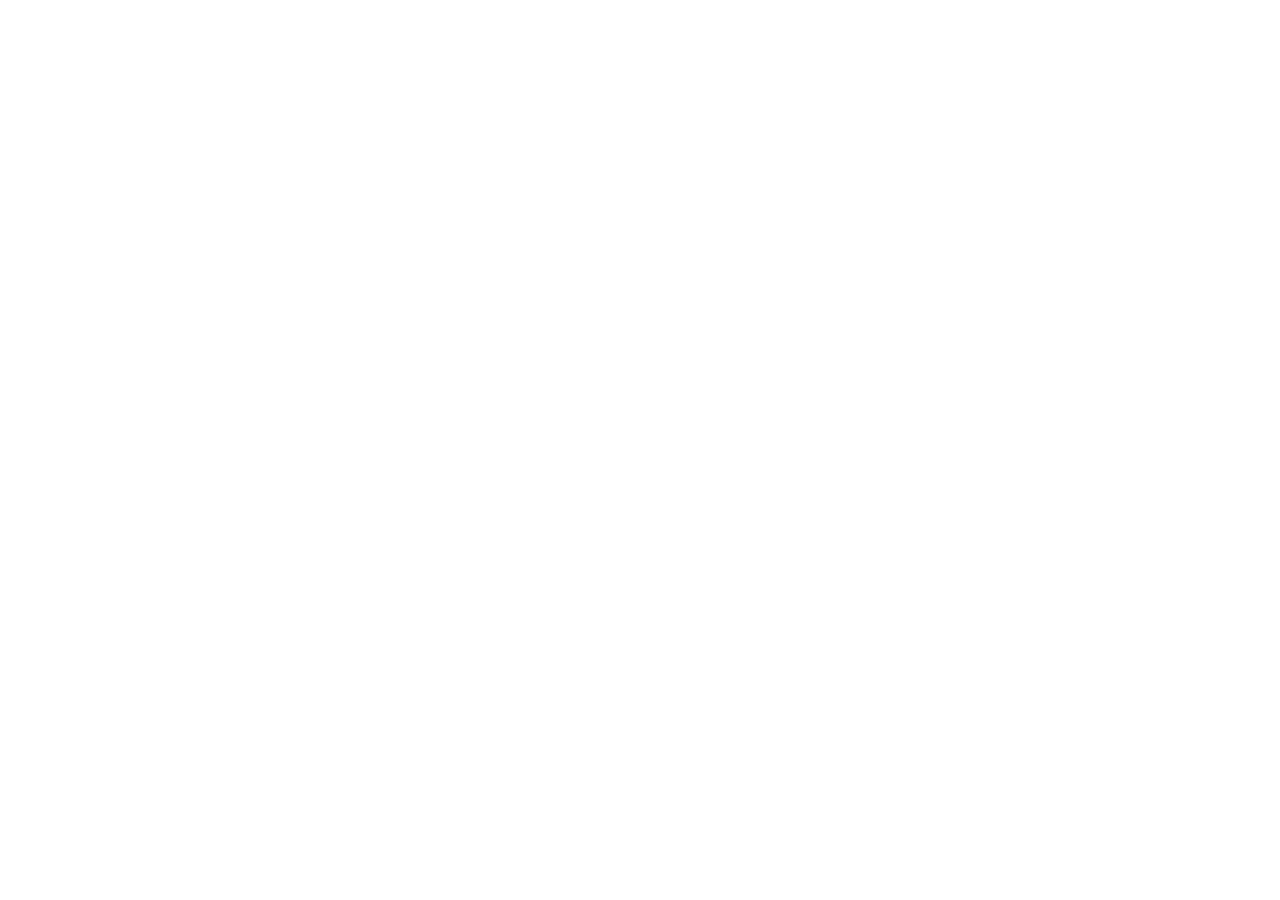
==== index.html @ b5136bc5 "Rename index.html.home.login.html to index.html" ====
<!-- ไฟล์ที่ 1 : index.html -->
<!DOCTYPE html>
<html lang="th">
<head>
<meta charset="UTF-8">
<meta name="viewport" content="width=device-width, initial-scale=1.0">
<meta name="description" content="SnapFind - จัดเก็บและค้นหารูปภาพและไฟล์แยกตามรายวิชา">
<title>SnapFind</title>
<link rel="icon" href="logo.png">
<link rel="stylesheet" href="css/style.css">
</head>
<body>

<!------เรียกใช้ด้วย <use>) ----->
<svg xmlns="http://www.w3.org/2000/svg" style="display:none">
  <symbol id="ic-home" viewBox="0 0 24 24">
    <path d="M3 10.5 12 3l9 7.5"/><path d="M5.5 9.7V20h13V9.7"/><path d="M9.8 20v-5.4h4.4V20"/>
  </symbol>
  <symbol id="ic-upload" viewBox="0 0 24 24">
    <path d="M12 16V4"/><path d="m7.5 8.5 4.5-4.5 4.5 4.5"/><path d="M4 16v3.5h16V16"/>
  </symbol>
  <symbol id="ic-search" viewBox="0 0 24 24">
    <circle cx="11" cy="11" r="7"/><line x1="16.2" y1="16.2" x2="21" y2="21"/>
  </symbol>
  <symbol id="ic-logout" viewBox="0 0 24 24">
    <path d="M15 4H6.5A1.5 1.5 0 0 0 5 5.5v13A1.5 1.5 0 0 0 6.5 20H15"/>
    <path d="M14.5 12H21"/><path d="m18 8.8 3.2 3.2-3.2 3.2"/>
  </symbol>
  <symbol id="ic-image" viewBox="0 0 24 24">
    <rect x="3" y="4.5" width="18" height="15" rx="2"/><circle cx="8.5" cy="10" r="1.6"/>
    <path d="m4.5 17.5 5-5 4.5 4.5 2.5-2.5 3 3"/>
  </symbol>
  <symbol id="ic-file" viewBox="0 0 24 24">
    <path d="M14 3H7a2 2 0 0 0-2 2v14a2 2 0 0 0 2 2h10a2 2 0 0 0 2-2V8z"/><path d="M14 3v5h5"/>
  </symbol>
  <symbol id="ic-save" viewBox="0 0 24 24">
    <path d="M5 3h11l3 3v15H5z"/><path d="M8 3v6h7V3"/><rect x="8" y="13" width="8" height="6"/>
  </symbol>
  <symbol id="ic-download" viewBox="0 0 24 24">
    <path d="M12 4v11"/><path d="m7.5 10.5 4.5 4.5 4.5-4.5"/><path d="M4 19h16"/>
  </symbol>
  <symbol id="ic-mail" viewBox="0 0 24 24">
    <rect x="3" y="5" width="18" height="14" rx="2"/><path d="m3.5 6.5 8.5 6.5 8.5-6.5"/>
  </symbol>
  <symbol id="ic-lock" viewBox="0 0 24 24">
    <rect x="4.5" y="10.5" width="15" height="10" rx="2"/><path d="M8 10.5V7.8a4 4 0 0 1 8 0v2.7"/>
  </symbol>
  <symbol id="ic-trash" viewBox="0 0 24 24">
    <path d="M4 6.5h16"/><path d="M9.5 6.5V4.3h5v2.2"/><path d="M6.5 6.5 7.4 20h9.2l.9-13.5"/>
  </symbol>
</svg>

<!-- ============ TOP NAVBAR (แสดงเฉพาะเมื่อล็อกอินแล้ว) ============ -->
<header class="navbar" id="navbar" hidden>
  <nav class="nav-inner" aria-label="เมนูหลัก">
    <div class="nav-left">
      <a href="#/home" class="nav-link" data-nav="home">
        <svg class="ic"><use href="#ic-home"></use></svg><span>หน้าหลัก</span>
      </a>
    </div>
    <div class="nav-right">
      <a href="#/upload" class="nav-link" data-nav="upload">
        <svg class="ic"><use href="#ic-upload"></use></svg><span>อัปโหลด</span>
      </a>
      <a href="#/search" class="nav-link" data-nav="search" title="ค้นหา" aria-label="ค้นหา">
        <svg class="ic"><use href="#ic-search"></use></svg><span>ค้นหา</span>
      </a>
      <a href="#/logout" class="nav-link logout-link" data-nav="logout">
        <svg class="ic"><use href="#ic-logout"></use></svg><span>ออกจากระบบ</span>
      </a>
    </div>
  </nav>
</header>

<!-- ============ 1. หน้าล็อกอิน ============ -->
<section class="page login-body" id="page-login" hidden>
  <div class="login-wrap">
    <div class="login-card">
      <h1 class="login-title">SnapFind</h1>
      <p class="login-sub">เข้าสู่ระบบเพื่อจัดการข้อมูลของคุณ</p>

      <form id="loginForm" novalidate>
        <div class="field">
          <label for="email"><svg class="ic ic-label"><use href="#ic-mail"></use></svg>อีเมล</label>
          <input type="email" id="email" placeholder="you@example.com" autocomplete="username" required>
        </div>
        <div class="field">
          <label for="password"><svg class="ic ic-label"><use href="#ic-lock"></use></svg>รหัสผ่าน</label>
          <input type="password" id="password" placeholder="อย่างน้อย 6 ตัวอักษร" autocomplete="current-password" required>
        </div>

        <p id="loginMsg" class="form-msg" role="alert"></p>

        <div class="center-action">
          <button type="submit" class="btn btn-primary btn-lg">
            <svg class="ic"><use href="#ic-logout"></use></svg>เข้าสู่ระบบ
          </button>
        </div>
      </form>
    </div>
  </div>
</section>

<!-- ============ 2.1 หน้าหลัก ============ -->
<section class="page container" id="page-home" hidden>
  <div class="home">
    <div class="logo">
        <div class="logo-slot">
     <img src="logo.png" alt="SnapFind Logo" class="logo-img" id="mainLogo">
     <div class="logo-placeholder" id="logoHint" hidden>
        
          </div>
      </div>
    </div>   
    <h2 class="welcome-text">ยินดีต้อนรับ! จัดการข้อมูลของคุณอย่างเป็นระบบได้ที่นี่</h2>
    <div class="home-actions">
      <a href="#/upload" class="btn btn-primary"><svg class="ic"><use href="#ic-upload"></use></svg>อัปโหลด</a>
      <a href="#/search" class="btn btn-ghost"><svg class="ic"><use href="#ic-search"></use></svg>ค้นหา</a>
    </div>
    <p class="home-stat" id="homeStat"></p>
  </div>
</section>

<!-- ============ 2.2 หน้าอัปโหลด ============ -->
<section class="page container" id="page-upload" hidden>
  <h2 class="page-title"><svg class="ic ic-title"><use href="#ic-upload"></use></svg>อัปโหลดข้อมูล</h2>

  <form id="uploadForm">
    <div class="grid-2">

      <!-- กล่องชิดซ้าย -->
      <section class="card">
        <h3 class="card-title"><svg class="ic ic-title"><use href="#ic-file"></use></svg>ไฟล์แนบ</h3>

        <div class="field">
          <label for="imageInput"><svg class="ic ic-label"><use href="#ic-image"></use></svg>เพิ่มรูปภาพ</label>
          <input type="file" id="imageInput" accept="image/*" multiple>
        </div>
        <div id="imagePreview" class="preview-row"></div>

        <div class="field">
          <label for="fileInput"><svg class="ic ic-label"><use href="#ic-file"></use></svg>เพิ่มไฟล์</label>
          <input type="file" id="fileInput" multiple>
        </div>
        <ul id="filePreview" class="file-list"></ul>
      </section>

      <!-- กล่องชิดขวา -->
      <section class="card">
        <h3 class="card-title"><svg class="ic ic-title"><use href="#ic-save"></use></svg>รายละเอียด</h3>

        <div class="field">
          <label for="nameInput">ชื่อ</label>
          <input type="text" id="nameInput" placeholder="ชื่อเรื่อง / ชื่อชุดข้อมูล" required>
        </div>

        <div class="field">
          <label for="subjectInput">วิชา</label>
          <select id="subjectInput" required>
            <option value="">-- เลือกวิชา --</option>
          </select>
        </div>
      </section>
    </div>

    <p id="uploadMsg" class="form-msg" role="alert"></p>

    <div class="center-action">
      <button type="submit" class="btn btn-primary btn-lg">
        <svg class="ic"><use href="#ic-save"></use></svg>บันทึก
      </button>
    </div>
  </form>

  <div id="successBox" class="success-box" hidden>
    <div class="success-emoji">✅</div>
    <p class="success-text">บันทึกข้อมูลเรียบร้อย!</p>
  </div>
</section>

<!-- ============ 4. หน้าค้นหา ============ -->
<section class="page container" id="page-search" hidden>
  <h2 class="page-title"><svg class="ic ic-title"><use href="#ic-search"></use></svg>ค้นหาข้อมูลตามวิชา</h2>

  <section class="card">
    <form id="searchForm" class="search-bar">
      <input type="text" id="searchInput" list="subjectList" placeholder="พิมพ์ชื่อวิชา เช่น ฟิสิกส์" autocomplete="off">
      <datalist id="subjectList"></datalist>
      <button type="submit" class="btn btn-primary">
        <svg class="ic"><use href="#ic-search"></use></svg>ค้นหา
      </button>
    </form>
    <div class="chip-row" id="chipRow"></div>
  </section>

  <div id="searchStatus" class="status-box" hidden></div>
  <div id="resultList" class="result-grid"></div>
</section>

<!-- ============ 5. หน้าออกจากระบบ ============ -->
<section class="page container" id="page-logout" hidden>
  <div class="logout-wrap">
    <h2 class="page-title center"><svg class="ic ic-title"><use href="#ic-logout"></use></svg>ออกจากระบบ</h2>
    <p class="logout-sub">คุณต้องการออกจากระบบ SnapFind ใช่หรือไม่</p>

    <div class="center-action">
      <button type="button" id="logoutBtn" class="btn btn-danger btn-lg">
        <svg class="ic"><use href="#ic-logout"></use></svg>ออกจากระบบ
      </button>
    </div>

    <div id="logoutDone" class="success-box" hidden>
      <div class="success-emoji">✅</div>
      <p class="success-text">ออกจากระบบเรียบร้อย กำลังกลับสู่หน้าแรก...</p>
    </div>
  </div>
</section>

<!-- ============ หน้าต่างรายละเอียด ============ -->
<div id="detailModal" class="modal" hidden>
  <div class="modal-box" role="dialog" aria-modal="true">
    <div class="modal-head">
      <h3 id="detailTitle"></h3>
      <button type="button" id="closeModal" class="btn-close" aria-label="ปิด">&times;</button>
    </div>
    <div id="detailBody" class="modal-body"></div>
  </div>
</div>

<script src="js/app.js"></script>
</body>
</html>
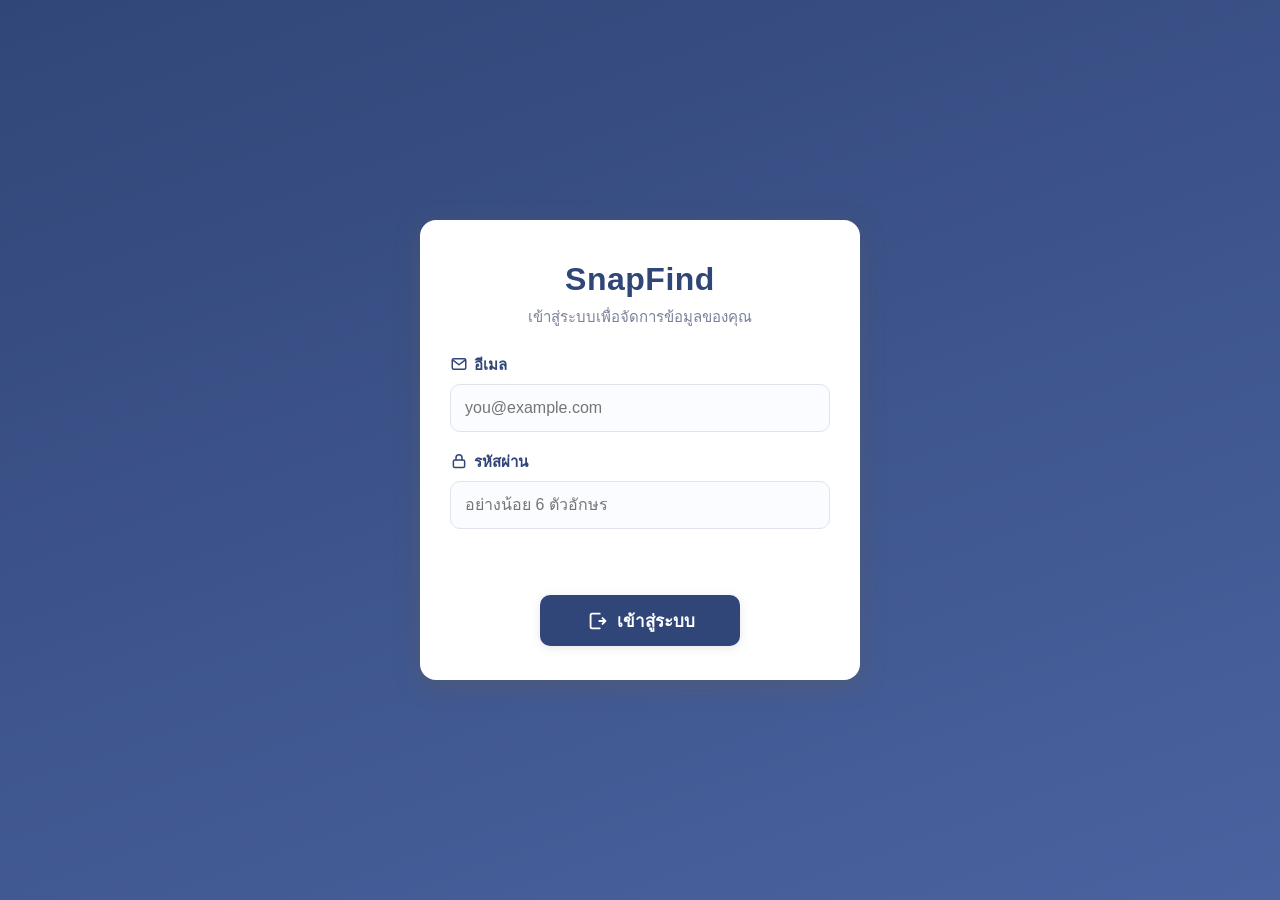
==== commit b75b3a90: "Update stylesheet and script file references in HTML" ====
--- a/index.html
+++ b/index.html
@@ -8,7 +8,7 @@
 <meta name="description" content="SnapFind - จัดเก็บและค้นหารูปภาพและไฟล์แยกตามรายวิชา">
 <title>SnapFind</title>
 <link rel="icon" href="logo.png">
-<link rel="stylesheet" href="css/style.css">
+<link rel="stylesheet" href="style.css">
 </head>
 <body>
 
@@ -228,6 +228,6 @@
   </div>
 </div>
 
-<script src="js/app.js"></script>
+<script src="script.js"></script>
 </body>
 </html>
--- a/style.css
+++ b/style.css
@@ -0,0 +1,209 @@
+
+/* ---------- 1. ตัวแปรหลัก ---------- */
+:root{
+  --navy:#314678;
+  --navy-dark:#26375f;
+  --navy-focus:rgba(65,88,146,.25);
+  --white:#ffffff;
+  --gray-text:#3d4457;
+  --gray-mute:#7b8199;
+  --gray-line:#dfe3ec;
+  --bg:#ffffff;
+  --danger:#c0392b;
+  --ok:#2e9e5b;
+  --shadow-navbar:0 2px 6px rgba(130,130,130,.40);
+  --shadow-soft:0 2px 10px rgba(130,130,130,.18);
+  --radius:12px;
+}
+
+/* ---------- 2. พื้นฐาน ---------- */
+*{box-sizing:border-box;margin:0;padding:0;}
+html{scroll-padding-top:90px;}
+body{
+  font-family:"Sarabun","Noto Sans Thai","Segoe UI",Tahoma,sans-serif;
+  background:var(--bg);color:var(--gray-text);
+  font-size:16px;line-height:1.6;min-height:100vh;
+}
+.container{max-width:1080px;margin:0 auto;padding:28px 20px 70px;}
+.page-title{display:flex;align-items:center;gap:10px;font-size:24px;color:var(--navy);
+  margin-bottom:18px;font-weight:700;}
+.page-title.center{justify-content:center;}
+[hidden]{display:none !important;}
+
+/* ---------- 3. ไอคอน S ---------- */
+.ic{width:22px;height:22px;flex:0 0 auto;fill:none;stroke:currentColor;
+  stroke-width:2;stroke-linecap:round;stroke-linejoin:round;}
+.ic-label{width:18px;height:18px;vertical-align:-3px;margin-right:6px;}
+.ic-title{width:24px;height:24px;}
+
+/* ---------- 4. TOP NAVBAR ---------- */
+.navbar{
+  position:sticky;                  
+  top:0;z-index:1000;
+  background:var(--navy);           
+  color:var(--white);
+  box-shadow:var(--shadow-navbar);  
+}
+.nav-inner{
+  max-width:1080px;margin:0 auto;min-height:64px;padding:8px 22px;
+  display:flex;align-items:center;justify-content:space-between;gap:16px;
+}
+.nav-left,.nav-right{display:flex;align-items:center;gap:14px;} 
+
+.nav-link{
+  display:inline-flex;align-items:center;gap:9px;
+  min-height:46px;padding:10px 18px;      /* Touch target >= 44px */
+  color:var(--white);font-size:17px;font-weight:500;
+  text-decoration:none;border-radius:10px;white-space:nowrap;
+  text-shadow:0 1px 2px rgba(80,80,80,.45);
+  transition:background .2s ease,color .2s ease,transform .15s ease;
+}
+.nav-link .ic{filter:drop-shadow(0 1px 2px rgba(80,80,80,.45));}
+.nav-link:hover{background:rgba(255,255,255,.16);transform:translateY(-1px);}
+.nav-link:active{transform:translateY(0);}
+.nav-link:focus-visible{outline:3px solid rgba(255,255,255,.75);outline-offset:2px;}
+.nav-link.logout-link:hover{background:rgba(255,125,115,.32);}
+
+/* สถานะหน้าปัจจุบัน */
+.nav-link.active{
+  background:var(--white);color:var(--navy);font-weight:700;
+  text-shadow:none;box-shadow:0 2px 6px rgba(100,100,100,.45);
+}
+.nav-link.active .ic{filter:none;}
+
+/* ---------- 5. ปุ่มทั่วไป ---------- */
+.btn{
+  display:inline-flex;align-items:center;justify-content:center;gap:9px;
+  min-height:48px;padding:12px 26px;
+  font-size:16px;font-weight:600;font-family:inherit;
+  border:none;border-radius:10px;cursor:pointer;text-decoration:none;
+  box-shadow:var(--shadow-soft);
+  transition:background .2s ease,transform .15s ease;
+}
+.btn:hover{transform:translateY(-1px);}
+.btn:disabled{opacity:.6;cursor:not-allowed;transform:none;}
+.btn-lg{min-width:200px;font-size:17px;}
+.btn-primary{background:var(--navy);color:var(--white);}
+.btn-primary:hover{background:var(--navy-dark);}
+.btn-ghost{background:var(--white);color:var(--navy);border:2px solid var(--navy);}
+.btn-ghost:hover{background:#eef1f9;}
+.btn-danger{background:var(--danger);color:var(--white);}
+.btn-danger:hover{background:#9e2e22;}
+.center-action{display:flex;justify-content:center;margin-top:26px;}
+
+/* ---------- 6. ฟอร์มและการ์ด ---------- */
+.card{background:var(--white);border:1px solid var(--gray-line);border-radius:var(--radius);
+  padding:22px;box-shadow:var(--shadow-soft);}
+.card-title{display:flex;align-items:center;gap:9px;font-size:18px;color:var(--navy);
+  margin-bottom:16px;font-weight:700;}
+.field{margin-bottom:18px;text-align:left;}
+.field label{display:block;font-size:15px;font-weight:600;color:var(--navy);margin-bottom:7px;}
+input[type=text],input[type=email],input[type=password],input[type=file],select{
+  width:100%;min-height:48px;padding:11px 14px;
+  font-size:16px;font-family:inherit;color:var(--gray-text);
+  background:#fbfcff;border:1.5px solid var(--gray-line);border-radius:10px;
+  transition:border-color .2s ease,box-shadow .2s ease;
+}
+input:focus,select:focus{outline:none;border-color:var(--navy);box-shadow:0 0 0 3px var(--navy-focus);}
+.grid-2{display:grid;grid-template-columns:1fr 1fr;gap:22px;}
+.form-msg{min-height:22px;margin-top:6px;font-size:15px;color:var(--danger);text-align:center;}
+
+/* ---------- 7. หน้าล็อกอิน ---------- */
+.login-body{display:flex;align-items:center;justify-content:center;
+  min-height:100vh;padding:24px;background:linear-gradient(160deg,#314678 0%,#4a63a0 100%);}
+.login-wrap{width:100%;max-width:440px;}
+.login-card{background:var(--white);border-radius:16px;padding:34px 30px;
+  box-shadow:0 6px 24px rgba(90,90,90,.45);text-align:left;}
+.login-title{font-size:32px;color:var(--navy);text-align:center;font-weight:800;letter-spacing:.5px;}
+.login-sub{text-align:center;font-size:15px;margin-bottom:24px;color:var(--gray-mute);}
+
+/* ---------- 8. หน้าหลัก ---------- */
+.home-hero{text-align:center;padding:44px 16px;}
+.logo-slot{display:flex;justify-content:center;margin-bottom:26px;}
+.logo-img{max-width:220px;max-height:220px;object-fit:contain;}
+.logo-placeholder{display:flex;align-items:center;justify-content:center;text-align:center;
+  width:200px;height:200px;border:2px dashed var(--navy);border-radius:16px;
+  color:var(--navy);font-size:14px;background:var(--white);}
+.welcome-text{font-size:24px;color:var(--navy);font-weight:700;max-width:720px;margin:0 auto;}
+.home-actions{display:flex;gap:14px;justify-content:center;flex-wrap:wrap;margin-top:30px;}
+.home-stat{margin-top:18px;font-size:14px;color:var(--gray-mute);}
+
+/* ---------- 9. พรีวิวไฟล์ ---------- */
+.preview-row{display:flex;flex-wrap:wrap;gap:10px;margin-bottom:14px;}
+.preview-row img{width:84px;height:84px;object-fit:cover;border-radius:8px;border:1px solid var(--gray-line);}
+.file-list{list-style:none;font-size:14px;}
+.file-list li{padding:8px 11px;background:#f1f4fb;border-radius:8px;margin-bottom:6px;word-break:break-all;}
+
+/* ---------- 10. กล่องสำเร็จ / สถานะ ---------- */
+.success-box{margin:26px auto 0;max-width:470px;text-align:center;background:var(--white);
+  border:2px solid var(--ok);border-radius:var(--radius);padding:22px;box-shadow:var(--shadow-soft);}
+.success-emoji{font-size:46px;line-height:1;}
+.success-text{font-size:19px;font-weight:700;color:#237a46;margin-top:8px;}
+.status-box{margin:20px 0;padding:16px 20px;border-radius:var(--radius);
+  font-size:18px;font-weight:600;text-align:center;box-shadow:var(--shadow-soft);}
+.status-ok{background:#e8f8ee;border:2px solid var(--ok);color:#237a46;}
+.status-fail{background:#fdecea;border:2px solid var(--danger);color:#9e2e22;}
+
+/* ---------- 11. ค้นหา / ผลลัพธ์ ---------- */
+.search-bar{display:flex;gap:12px;flex-wrap:wrap;}
+.search-bar input{flex:1;min-width:220px;}
+.chip-row{display:flex;flex-wrap:wrap;gap:8px;margin-top:14px;}
+.chip{background:#eef1f9;color:var(--navy);border:1px solid var(--gray-line);
+  border-radius:20px;padding:7px 14px;font-size:14px;font-family:inherit;
+  cursor:pointer;min-height:38px;transition:background .2s ease;}
+.chip:hover{background:#dfe5f5;}
+.result-grid{display:grid;grid-template-columns:repeat(auto-fill,minmax(235px,1fr));gap:18px;margin-top:6px;}
+.result-card{background:var(--white);border:1px solid var(--gray-line);border-radius:var(--radius);
+  padding:16px;cursor:pointer;box-shadow:var(--shadow-soft);
+  transition:transform .15s ease,box-shadow .2s ease;}
+.result-card:hover{transform:translateY(-3px);box-shadow:0 6px 16px rgba(120,120,120,.35);}
+.result-card h4{color:var(--navy);font-size:17px;margin-bottom:4px;word-break:break-word;}
+.result-card .tag{display:inline-block;background:var(--navy);color:var(--white);
+  font-size:13px;padding:3px 11px;border-radius:20px;margin-bottom:8px;}
+.result-card .meta{display:flex;align-items:center;gap:6px;font-size:13px;color:var(--gray-mute);}
+.result-thumb{width:100%;height:124px;object-fit:cover;border-radius:8px;margin-bottom:10px;
+  border:1px solid var(--gray-line);}
+.thumb-empty{display:flex;align-items:center;justify-content:center;width:100%;height:124px;
+  border-radius:8px;margin-bottom:10px;background:#f1f4fb;color:var(--navy);}
+.thumb-empty .ic{width:36px;height:36px;}
+
+/* ---------- 12. Modal ---------- */
+.modal{position:fixed;inset:0;background:rgba(35,45,70,.62);display:flex;
+  align-items:center;justify-content:center;padding:20px;z-index:2000;}
+.modal-box{background:var(--white);border-radius:14px;width:100%;max-width:720px;
+  max-height:88vh;overflow:auto;box-shadow:0 8px 30px rgba(60,60,60,.5);}
+.modal-head{display:flex;justify-content:space-between;align-items:center;gap:12px;
+  background:var(--navy);color:var(--white);padding:14px 20px;
+  position:sticky;top:0;box-shadow:var(--shadow-navbar);}
+.modal-head h3{font-size:19px;word-break:break-word;}
+.btn-close{background:transparent;border:none;color:var(--white);font-size:30px;
+  line-height:1;cursor:pointer;min-width:44px;min-height:44px;}
+.modal-body{padding:20px;}
+.modal-body h4{display:flex;align-items:center;gap:8px;color:var(--navy);margin:14px 0 10px;font-size:16px;}
+.modal-body img{max-width:100%;border-radius:10px;margin-bottom:12px;border:1px solid var(--gray-line);}
+.dl-link{display:inline-flex;align-items:center;gap:7px;margin:0 8px 8px 0;padding:10px 14px;
+  background:#eef1f9;color:var(--navy);border-radius:8px;text-decoration:none;
+  font-size:14px;font-weight:600;min-height:42px;}
+.dl-link:hover{background:#dfe5f5;}
+.empty-note{text-align:center;color:var(--gray-mute);padding:18px;}
+.modal-foot{display:flex;justify-content:center;margin-top:18px;padding-top:16px;
+  border-top:1px solid var(--gray-line);}
+
+/* ---------- 13. หน้าออกจากระบบ ---------- */
+.logout-wrap{max-width:520px;margin:50px auto;text-align:center;background:var(--white);
+  border:1px solid var(--gray-line);border-radius:var(--radius);padding:34px 26px;
+  box-shadow:var(--shadow-soft);}
+.logout-sub{font-size:16px;margin-top:6px;}
+
+/* ---------- 14. จอเล็ก : navbar เหลือเฉพาะไอคอน ---------- */
+@media (max-width:760px){
+  .grid-2{grid-template-columns:1fr;}
+  .nav-inner{padding:8px 12px;gap:8px;}
+  .nav-left,.nav-right{gap:8px;}
+  .nav-link{padding:11px 13px;gap:0;}
+  .nav-link span{display:none;}      /* ย่อเหลือไอคอนล้วน */
+  .nav-link .ic{width:24px;height:24px;}
+  .welcome-text{font-size:20px;}
+  .page-title{font-size:21px;}
+  .btn-lg{min-width:170px;}
+}
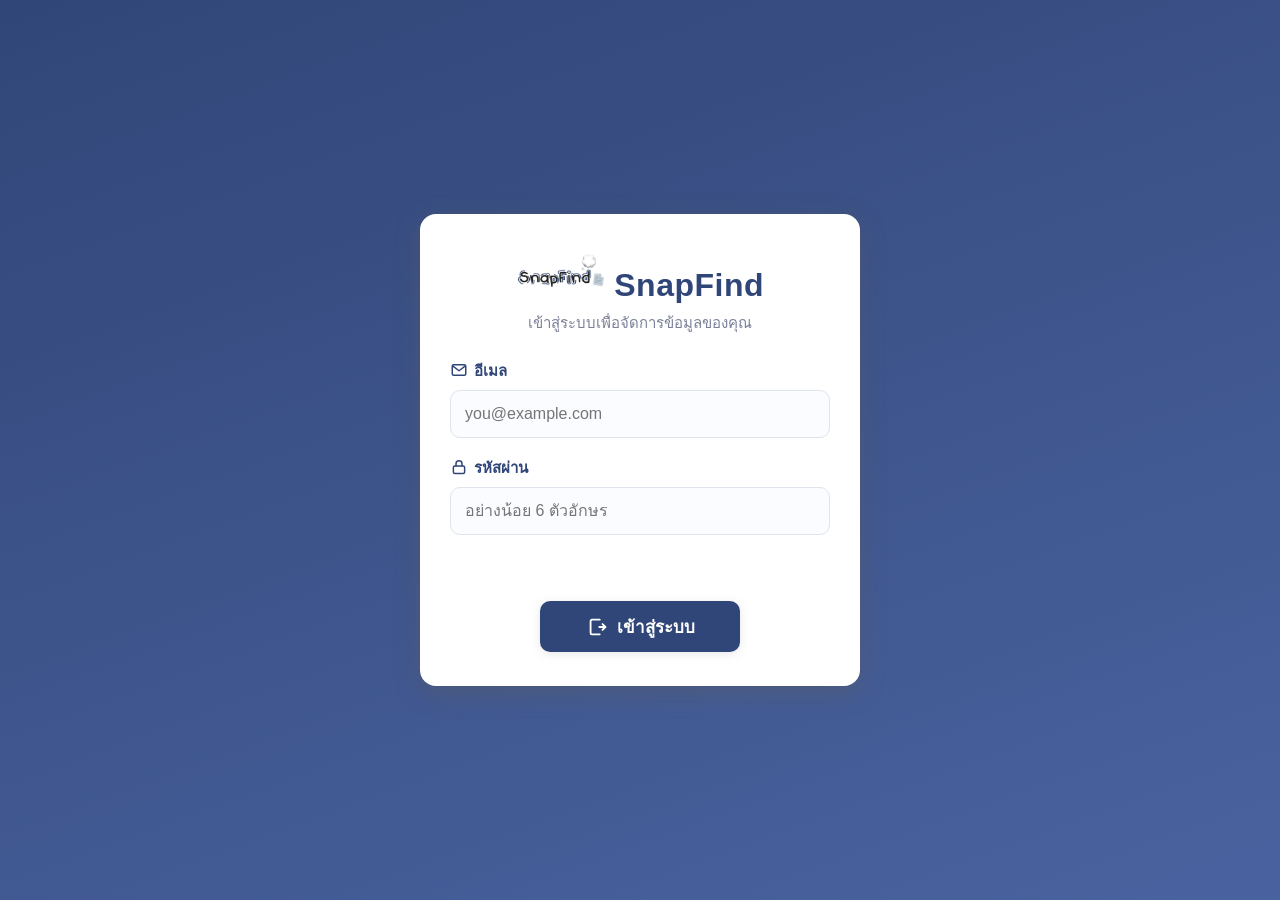
==== commit f7a614f6: "Update index.html" ====
--- a/index.html
+++ b/index.html
@@ -77,7 +77,7 @@
 <section class="page login-body" id="page-login" hidden>
   <div class="login-wrap">
     <div class="login-card">
-      <h1 class="login-title">SnapFind</h1>
+      <h1 class="login-title"><img src="logo.png" height="48"> SnapFind</h1>
       <p class="login-sub">เข้าสู่ระบบเพื่อจัดการข้อมูลของคุณ</p>
 
       <form id="loginForm" novalidate>
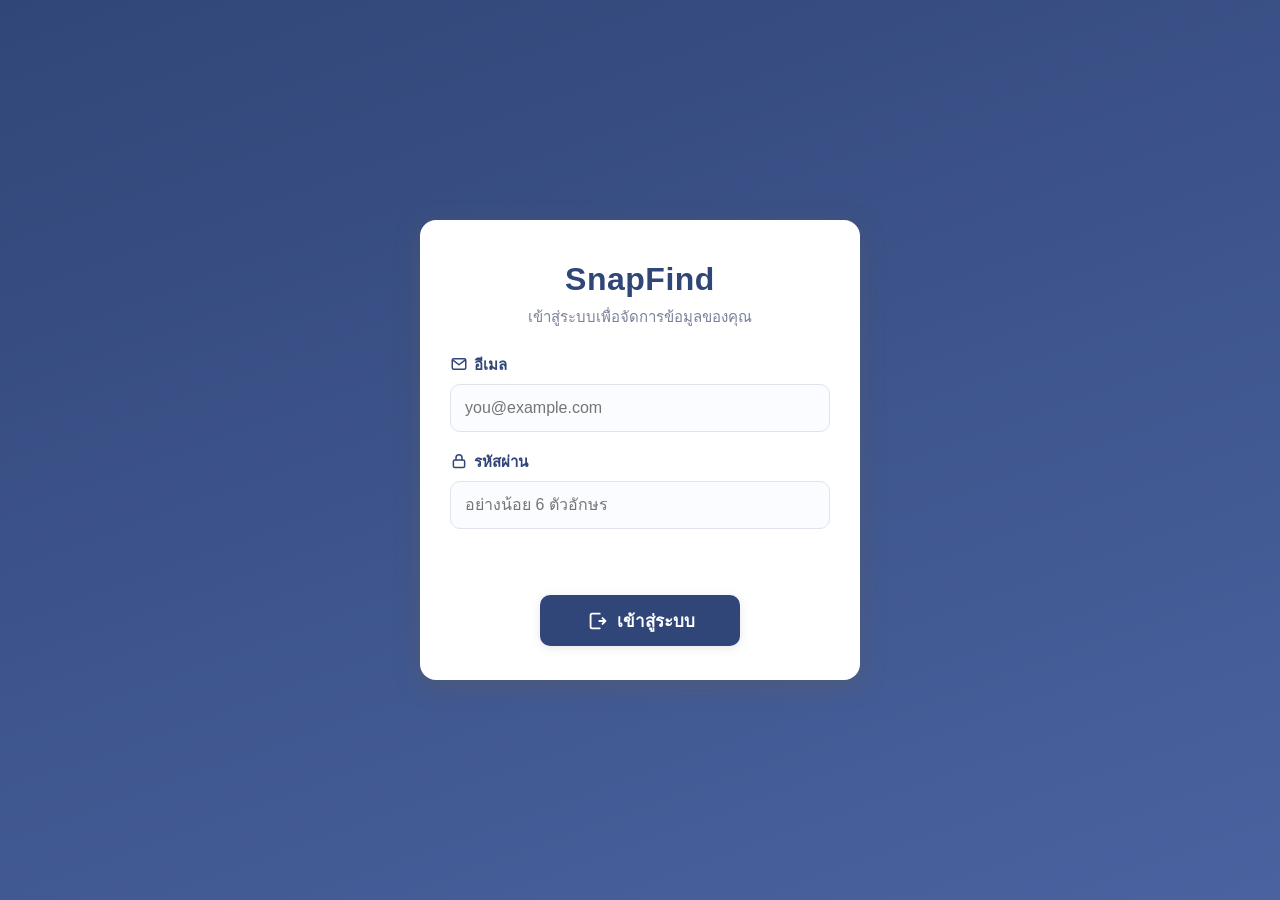
==== commit 03a76818: "Update index.html" ====
--- a/index.html
+++ b/index.html
@@ -77,7 +77,7 @@
 <section class="page login-body" id="page-login" hidden>
   <div class="login-wrap">
     <div class="login-card">
-      <h1 class="login-title"><img src="logo.png" height="48"> SnapFind</h1>
+      <h1 class="login-title">SnapFind</h1>
       <p class="login-sub">เข้าสู่ระบบเพื่อจัดการข้อมูลของคุณ</p>
 
       <form id="loginForm" novalidate>
